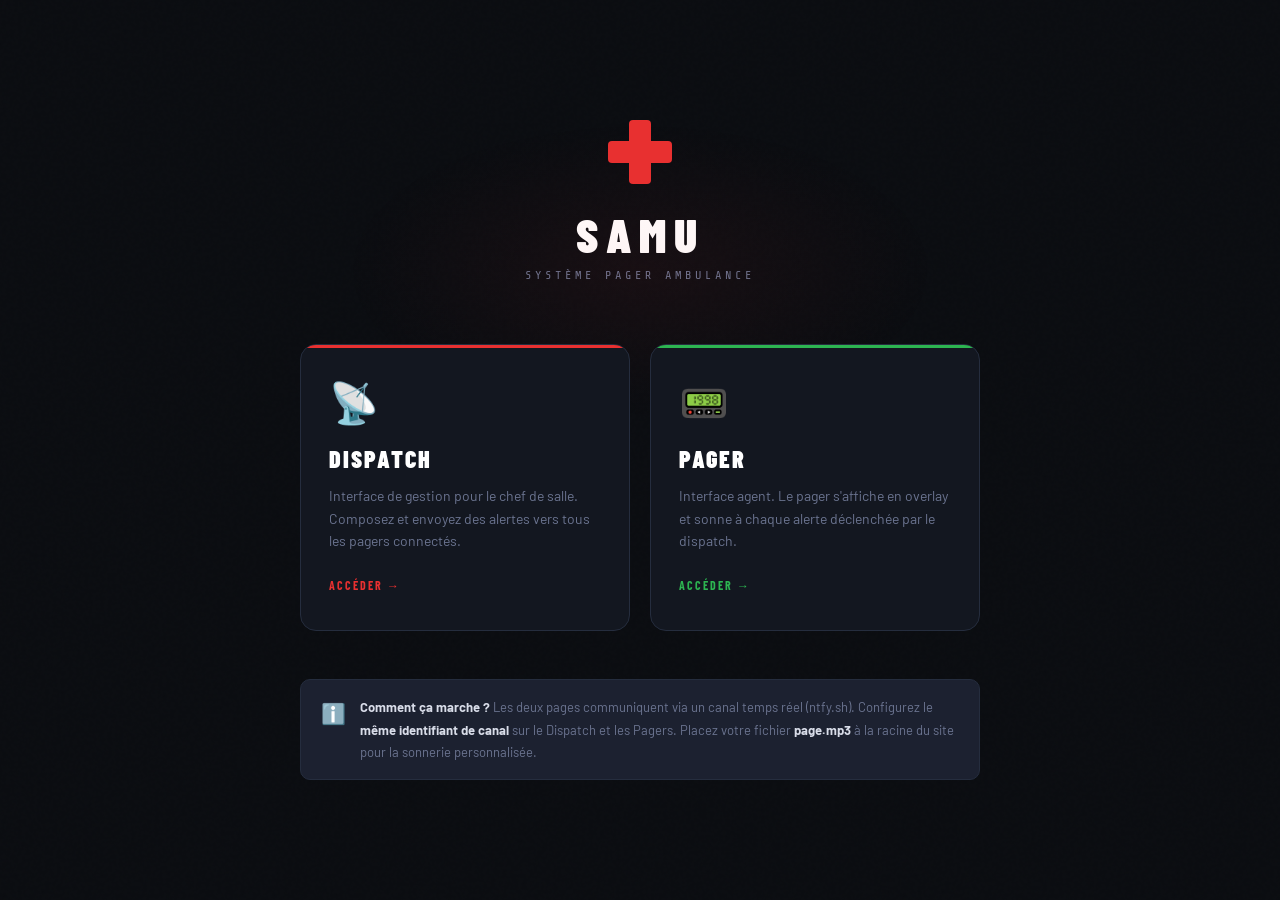
==== index.html @ 7edb4dd7 "Add files via upload" ====
<!DOCTYPE html>
<html lang="fr">
<head>
  <meta charset="UTF-8">
  <meta name="viewport" content="width=device-width, initial-scale=1.0">
  <title>SAMU — Système Pager</title>
  <link rel="stylesheet" href="style.css">
  <style>
    body {
      display: flex;
      flex-direction: column;
      min-height: 100vh;
      background: var(--bg);
    }

    /* Noise texture overlay */
    body::before {
      content: '';
      position: fixed;
      inset: 0;
      background-image: url("data:image/svg+xml,%3Csvg viewBox='0 0 256 256' xmlns='http://www.w3.org/2000/svg'%3E%3Cfilter id='n'%3E%3CfeTurbulence type='fractalNoise' baseFrequency='0.9' numOctaves='4' stitchTiles='stitch'/%3E%3C/filter%3E%3Crect width='100%25' height='100%25' filter='url(%23n)' opacity='0.03'/%3E%3C/svg%3E");
      pointer-events: none;
      z-index: 0;
      opacity: 0.4;
    }

    .main {
      flex: 1;
      display: flex;
      flex-direction: column;
      align-items: center;
      justify-content: center;
      padding: 40px 20px;
      position: relative;
      z-index: 1;
    }

    /* Ambient glow */
    .main::before {
      content: '';
      position: absolute;
      top: 30%;
      left: 50%;
      transform: translate(-50%, -50%);
      width: 600px;
      height: 300px;
      background: radial-gradient(ellipse, rgba(232,48,48,0.06) 0%, transparent 70%);
      pointer-events: none;
    }

    /* Logo */
    .logo-wrap {
      text-align: center;
      margin-bottom: 60px;
    }

    .logo-cross {
      display: inline-block;
      width: 64px;
      height: 64px;
      position: relative;
      margin-bottom: 20px;
    }

    .logo-cross::before, .logo-cross::after {
      content: '';
      position: absolute;
      background: var(--red);
      border-radius: 4px;
    }

    .logo-cross::before { left: 50%; top: 0; transform: translateX(-50%); width: 22px; height: 100%; }
    .logo-cross::after  { top: 50%; left: 0; transform: translateY(-50%); height: 22px; width: 100%; }

    .logo-title {
      font-family: var(--font-display);
      font-size: 48px;
      font-weight: 900;
      letter-spacing: 8px;
      color: var(--text-bright);
      text-transform: uppercase;
      line-height: 1;
      margin-bottom: 8px;
    }

    .logo-sub {
      font-family: var(--font-lcd);
      font-size: 12px;
      color: var(--text-dim);
      letter-spacing: 4px;
      text-transform: uppercase;
    }

    /* Cards */
    .cards {
      display: grid;
      grid-template-columns: 1fr 1fr;
      gap: 20px;
      max-width: 680px;
      width: 100%;
      margin-bottom: 48px;
    }

    .card {
      background: var(--surface);
      border: 1px solid var(--border);
      border-radius: 16px;
      padding: 36px 28px;
      text-decoration: none;
      color: inherit;
      transition: all 0.25s;
      position: relative;
      overflow: hidden;
      display: flex;
      flex-direction: column;
    }

    .card::before {
      content: '';
      position: absolute;
      top: 0; left: 0; right: 0;
      height: 3px;
      background: var(--card-accent, var(--border));
      transition: height 0.25s;
    }

    .card:hover {
      border-color: var(--card-accent, var(--border));
      transform: translateY(-4px);
      box-shadow: 0 20px 60px rgba(0,0,0,0.4);
    }

    .card:hover::before { height: 4px; }

    .card-dispatch { --card-accent: var(--red); }
    .card-pager    { --card-accent: var(--green); }

    .card-icon {
      font-size: 40px;
      margin-bottom: 20px;
      line-height: 1;
    }

    .card-title {
      font-family: var(--font-display);
      font-size: 24px;
      font-weight: 900;
      letter-spacing: 2px;
      text-transform: uppercase;
      color: var(--text-bright);
      margin-bottom: 8px;
    }

    .card-desc {
      font-size: 14px;
      color: var(--text-dim);
      line-height: 1.6;
      flex: 1;
      margin-bottom: 24px;
    }

    .card-arrow {
      font-family: var(--font-display);
      font-size: 12px;
      font-weight: 700;
      letter-spacing: 2px;
      text-transform: uppercase;
      display: flex;
      align-items: center;
      gap: 8px;
      transition: gap 0.2s;
    }

    .card-dispatch .card-arrow { color: var(--red); }
    .card-pager    .card-arrow { color: var(--green); }

    .card:hover .card-arrow { gap: 14px; }

    /* Info section */
    .info-strip {
      max-width: 680px;
      width: 100%;
      background: var(--surface2);
      border: 1px solid var(--border);
      border-radius: 10px;
      padding: 16px 20px;
      display: flex;
      align-items: flex-start;
      gap: 14px;
    }

    .info-icon { font-size: 20px; flex-shrink: 0; margin-top: 2px; }

    .info-text {
      font-size: 13px;
      color: var(--text-dim);
      line-height: 1.7;
    }

    .info-text strong { color: var(--text); }

    @media (max-width: 560px) {
      .cards { grid-template-columns: 1fr; }
      .logo-title { font-size: 36px; }
    }
  </style>
</head>
<body>

<main class="main">

  <!-- Logo -->
  <div class="logo-wrap">
    <div class="logo-cross"></div>
    <div class="logo-title">SAMU</div>
    <div class="logo-sub">Système Pager Ambulance</div>
  </div>

  <!-- Cards -->
  <div class="cards">
    <a href="dispatch.html" class="card card-dispatch">
      <div class="card-icon">📡</div>
      <div class="card-title">Dispatch</div>
      <div class="card-desc">
        Interface de gestion pour le chef de salle. Composez et envoyez des alertes vers tous les pagers connectés.
      </div>
      <div class="card-arrow">Accéder →</div>
    </a>

    <a href="pager.html" class="card card-pager">
      <div class="card-icon">📟</div>
      <div class="card-title">Pager</div>
      <div class="card-desc">
        Interface agent. Le pager s'affiche en overlay et sonne à chaque alerte déclenchée par le dispatch.
      </div>
      <div class="card-arrow">Accéder →</div>
    </a>
  </div>

  <!-- Info -->
  <div class="info-strip">
    <div class="info-icon">ℹ️</div>
    <div class="info-text">
      <strong>Comment ça marche ?</strong> Les deux pages communiquent via un canal temps réel (ntfy.sh). 
      Configurez le <strong>même identifiant de canal</strong> sur le Dispatch et les Pagers. 
      Placez votre fichier <strong>page.mp3</strong> à la racine du site pour la sonnerie personnalisée.
    </div>
  </div>

</main>

</body>
</html>
---- style.css ----
@import url('https://fonts.googleapis.com/css2?family=Share+Tech+Mono&family=Barlow+Condensed:wght@300;400;600;700;900&family=Barlow:wght@400;500;600&display=swap');

:root {
  --bg: #0b0d11;
  --surface: #131720;
  --surface2: #1c2130;
  --border: #252d3e;
  --red: #e83030;
  --red-dark: #a51e1e;
  --red-glow: rgba(232, 48, 48, 0.25);
  --yellow: #f5c518;
  --green: #2db551;
  --text: #d8dce8;
  --text-dim: #6b7490;
  --text-bright: #ffffff;
  --accent: #4d7eff;
  --lcd-bg: #4a7c4e;
  --lcd-bg-dark: #2c5030;
  --lcd-text: #0a1a0a;
  --lcd-dim: #2d5a2d;
  --font-lcd: 'Share Tech Mono', monospace;
  --font-ui: 'Barlow', sans-serif;
  --font-display: 'Barlow Condensed', sans-serif;
}

*, *::before, *::after { box-sizing: border-box; margin: 0; padding: 0; }

html { scroll-behavior: smooth; }

body {
  font-family: var(--font-ui);
  background: var(--bg);
  color: var(--text);
  min-height: 100vh;
  line-height: 1.5;
}

/* ── SCROLLBAR ── */
::-webkit-scrollbar { width: 6px; }
::-webkit-scrollbar-track { background: var(--bg); }
::-webkit-scrollbar-thumb { background: var(--border); border-radius: 3px; }

/* ──────────────────────────────────────────────
   PAGER WIDGET
────────────────────────────────────────────── */

#pager-toggle-btn {
  position: fixed;
  bottom: 24px;
  right: 24px;
  width: 56px;
  height: 56px;
  border-radius: 50%;
  background: linear-gradient(135deg, #2a3a2a, #1a2a1a);
  border: 2px solid #3a5a3a;
  cursor: pointer;
  z-index: 9000;
  display: flex;
  align-items: center;
  justify-content: center;
  box-shadow: 0 4px 20px rgba(0,0,0,0.5), 0 0 0 0 rgba(46, 181, 81, 0.4);
  transition: transform 0.2s, box-shadow 0.2s;
}

#pager-toggle-btn:hover {
  transform: scale(1.08);
}

#pager-toggle-btn.alerting {
  animation: pulse-ring 1s ease-out infinite;
  border-color: var(--red);
  background: linear-gradient(135deg, #3a2020, #2a1010);
}

#pager-toggle-btn svg {
  width: 28px;
  height: 28px;
  fill: #4a9a4a;
  transition: fill 0.2s;
}

#pager-toggle-btn.alerting svg {
  fill: var(--red);
}

#pager-badge {
  position: absolute;
  top: -4px;
  right: -4px;
  width: 18px;
  height: 18px;
  background: var(--red);
  border-radius: 50%;
  font-size: 10px;
  font-weight: 700;
  color: white;
  display: none;
  align-items: center;
  justify-content: center;
  font-family: var(--font-display);
}

#pager-badge.show { display: flex; }

@keyframes pulse-ring {
  0% { box-shadow: 0 4px 20px rgba(0,0,0,0.5), 0 0 0 0 rgba(232,48,48,0.5); }
  70% { box-shadow: 0 4px 20px rgba(0,0,0,0.5), 0 0 0 16px rgba(232,48,48,0); }
  100% { box-shadow: 0 4px 20px rgba(0,0,0,0.5), 0 0 0 0 rgba(232,48,48,0); }
}

/* ── PHYSICAL PAGER DEVICE ── */

#pager-device {
  position: fixed;
  top: 20px;
  right: 20px;
  width: 310px;
  z-index: 9999;
  display: none;
  cursor: grab;
  user-select: none;
  filter: drop-shadow(0 20px 60px rgba(0,0,0,0.8));
}

#pager-device.visible { display: block; }

#pager-device.dragging { cursor: grabbing; }

.pager-body {
  background: linear-gradient(160deg, #2e2e2e 0%, #1a1a1a 40%, #222 100%);
  border-radius: 22px;
  border: 2px solid #0a0a0a;
  padding: 0 14px 14px 14px;
  box-shadow:
    inset 0 2px 4px rgba(255,255,255,0.07),
    inset 0 -2px 4px rgba(0,0,0,0.5),
    0 1px 0 rgba(255,255,255,0.04);
  position: relative;
}

/* Clip / notch at top */
.pager-clip {
  height: 16px;
  background: linear-gradient(180deg, #3a3a3a 0%, #252525 100%);
  border-radius: 16px 16px 0 0;
  margin: 0 -14px;
  border-bottom: 2px solid #111;
  box-shadow: inset 0 3px 5px rgba(255,255,255,0.06);
  display: flex;
  align-items: center;
  justify-content: space-between;
  padding: 0 12px;
  margin-bottom: 12px;
  position: relative;
}

.pager-clip::after {
  content: '';
  position: absolute;
  left: 50%;
  top: 50%;
  transform: translate(-50%, -50%);
  width: 40px;
  height: 6px;
  background: #1a1a1a;
  border-radius: 3px;
  box-shadow: inset 0 1px 2px rgba(0,0,0,0.8);
}

.pager-close {
  background: none;
  border: none;
  color: #555;
  cursor: pointer;
  font-size: 11px;
  padding: 2px 4px;
  line-height: 1;
  border-radius: 3px;
  transition: color 0.2s;
  z-index: 1;
  position: relative;
}

.pager-close:hover { color: #999; }

/* ── LCD SCREEN ── */

.pager-screen {
  background: var(--lcd-bg-dark);
  border-radius: 8px;
  padding: 8px 10px;
  margin-bottom: 12px;
  font-family: var(--font-lcd);
  box-shadow:
    inset 0 3px 8px rgba(0,0,0,0.6),
    0 1px 0 rgba(255,255,255,0.04);
  position: relative;
  overflow: hidden;
  min-height: 80px;
  transition: background 0.3s;
}

.pager-screen.active {
  background: var(--lcd-bg);
  box-shadow:
    inset 0 3px 8px rgba(0,0,0,0.3),
    0 0 20px rgba(74,124,78,0.3);
}

/* Scanlines overlay */
.pager-screen::before {
  content: '';
  position: absolute;
  inset: 0;
  background: repeating-linear-gradient(
    0deg,
    transparent,
    transparent 3px,
    rgba(0,0,0,0.08) 3px,
    rgba(0,0,0,0.08) 4px
  );
  pointer-events: none;
  z-index: 1;
}

/* Glare */
.pager-screen::after {
  content: '';
  position: absolute;
  top: 0; left: 0; right: 0;
  height: 35%;
  background: linear-gradient(180deg, rgba(255,255,255,0.06), transparent);
  pointer-events: none;
  z-index: 2;
  border-radius: 8px 8px 0 0;
}

.pager-screen-inner { position: relative; z-index: 3; }

/* Status bar (icons) */
.pager-status {
  display: flex;
  align-items: center;
  gap: 5px;
  font-size: 10px;
  color: var(--lcd-dim);
  margin-bottom: 5px;
  letter-spacing: 0.5px;
}

.pager-status.active-status { color: var(--lcd-text); }

.status-sep { flex: 1; }

.pager-seg {
  font-size: 9px;
  letter-spacing: 1px;
  color: var(--lcd-dim);
  margin-bottom: 3px;
  font-family: var(--font-lcd);
}

.pager-seg.active-seg { color: var(--lcd-text); opacity: 0.6; }

/* Message text */
.pager-msg {
  font-size: 13px;
  font-weight: 600;
  color: var(--lcd-dim);
  line-height: 1.45;
  min-height: 36px;
  font-family: var(--font-lcd);
  word-break: break-word;
}

.pager-msg.active-msg { color: var(--lcd-text); }

.pager-msg-line1 { font-size: 12px; margin-bottom: 2px; }
.pager-msg-line2 { font-size: 12px; }

@keyframes lcd-blink {
  0%, 49% { opacity: 1; }
  50%, 100% { opacity: 0.15; }
}

.pager-msg.blinking { animation: lcd-blink 0.6s step-end infinite; }

/* ── PAGER BUTTONS ── */

.pager-btns {
  display: flex;
  gap: 7px;
  justify-content: center;
}

.p-btn {
  width: 52px;
  height: 30px;
  border-radius: 9px;
  border: none;
  cursor: pointer;
  font-size: 13px;
  display: flex;
  align-items: center;
  justify-content: center;
  transition: transform 0.08s, box-shadow 0.08s;
  outline: none;
  position: relative;
}

.p-btn::before {
  content: '';
  position: absolute;
  inset: 0;
  border-radius: 9px;
  background: linear-gradient(180deg, rgba(255,255,255,0.15) 0%, transparent 50%);
  pointer-events: none;
}

.p-btn:active {
  transform: translateY(2px);
  box-shadow: 0 1px 0 rgba(0,0,0,0.5) !important;
}

.p-btn-yellow {
  background: linear-gradient(180deg, #ffd700, #cc8800);
  box-shadow: 0 4px 0 #8b6000, 0 5px 8px rgba(0,0,0,0.4);
  color: #3a2000;
}

.p-btn-red {
  background: linear-gradient(180deg, #ff4444, #cc0000);
  box-shadow: 0 4px 0 #880000, 0 5px 8px rgba(0,0,0,0.4);
  color: white;
}

.p-btn-green {
  background: linear-gradient(180deg, #44cc44, #009900);
  box-shadow: 0 4px 0 #006600, 0 5px 8px rgba(0,0,0,0.4);
  color: white;
}

/* ──────────────────────────────────────────────
   SHARED UI COMPONENTS
────────────────────────────────────────────── */

.page-header {
  background: var(--surface);
  border-bottom: 1px solid var(--border);
  padding: 0 32px;
  height: 60px;
  display: flex;
  align-items: center;
  gap: 16px;
}

.header-logo {
  font-family: var(--font-display);
  font-weight: 900;
  font-size: 22px;
  letter-spacing: 2px;
  color: var(--text-bright);
  text-transform: uppercase;
}

.header-logo span {
  color: var(--red);
}

.header-badge {
  font-family: var(--font-display);
  font-size: 11px;
  font-weight: 600;
  letter-spacing: 2px;
  padding: 3px 8px;
  border-radius: 4px;
  text-transform: uppercase;
}

.badge-dispatch { background: var(--red); color: white; }
.badge-pager { background: var(--green); color: #001a00; }

.header-sep { flex: 1; }

.header-topic {
  font-size: 12px;
  color: var(--text-dim);
  font-family: var(--font-lcd);
}

.header-conn {
  display: flex;
  align-items: center;
  gap: 6px;
  font-size: 12px;
  font-family: var(--font-lcd);
}

.conn-dot {
  width: 8px;
  height: 8px;
  border-radius: 50%;
  background: #444;
  transition: background 0.3s;
}

.conn-dot.connected { background: var(--green); box-shadow: 0 0 6px var(--green); }
.conn-dot.disconnected { background: var(--red); }
.conn-dot.connecting { background: var(--yellow); animation: conn-pulse 1s ease-in-out infinite; }

@keyframes conn-pulse {
  0%, 100% { opacity: 1; }
  50% { opacity: 0.3; }
}

/* ── BUTTONS ── */

.btn {
  font-family: var(--font-display);
  font-weight: 700;
  letter-spacing: 1.5px;
  text-transform: uppercase;
  border: none;
  cursor: pointer;
  border-radius: 6px;
  transition: all 0.15s;
  display: inline-flex;
  align-items: center;
  gap: 8px;
  font-size: 14px;
  padding: 12px 20px;
}

.btn-danger {
  background: var(--red);
  color: white;
  box-shadow: 0 0 0 0 rgba(232,48,48,0);
}

.btn-danger:hover {
  background: #ff3333;
  box-shadow: 0 0 20px rgba(232,48,48,0.4);
  transform: translateY(-1px);
}

.btn-danger:active {
  transform: translateY(1px);
  box-shadow: none;
}

.btn-danger:disabled {
  background: #4a2020;
  color: #7a5050;
  cursor: not-allowed;
  transform: none;
  box-shadow: none;
}

.btn-ghost {
  background: transparent;
  color: var(--text-dim);
  border: 1px solid var(--border);
}

.btn-ghost:hover {
  color: var(--text);
  border-color: #3d4d6a;
  background: var(--surface2);
}

.btn-sm { font-size: 12px; padding: 7px 14px; }

/* ── FORM ELEMENTS ── */

.field-label {
  font-family: var(--font-display);
  font-size: 11px;
  font-weight: 600;
  letter-spacing: 2px;
  text-transform: uppercase;
  color: var(--text-dim);
  margin-bottom: 8px;
  display: block;
}

.field-input, .field-select, .field-textarea {
  width: 100%;
  background: var(--bg);
  border: 1px solid var(--border);
  border-radius: 6px;
  color: var(--text);
  font-family: var(--font-ui);
  font-size: 14px;
  padding: 10px 14px;
  transition: border-color 0.2s, box-shadow 0.2s;
  outline: none;
  appearance: none;
}

.field-select {
  background-image: url("data:image/svg+xml,%3Csvg xmlns='http://www.w3.org/2000/svg' width='12' height='8' viewBox='0 0 12 8'%3E%3Cpath d='M1 1l5 5 5-5' stroke='%236b7490' stroke-width='1.5' fill='none' stroke-linecap='round'/%3E%3C/svg%3E");
  background-repeat: no-repeat;
  background-position: right 12px center;
  padding-right: 36px;
}

.field-input:focus, .field-select:focus, .field-textarea:focus {
  border-color: var(--accent);
  box-shadow: 0 0 0 3px rgba(77,126,255,0.12);
}

.field-textarea { resize: vertical; min-height: 70px; line-height: 1.5; }

.field-group { margin-bottom: 18px; }

/* ── ALERT HISTORY ── */

.alert-item {
  background: var(--surface2);
  border: 1px solid var(--border);
  border-radius: 8px;
  padding: 12px 14px;
  margin-bottom: 8px;
  border-left: 3px solid var(--border);
  animation: slide-in 0.3s ease-out;
}

.alert-item.priority-high { border-left-color: var(--red); }
.alert-item.priority-medium { border-left-color: var(--yellow); }
.alert-item.priority-low { border-left-color: var(--accent); }

@keyframes slide-in {
  from { opacity: 0; transform: translateX(20px); }
  to { opacity: 1; transform: translateX(0); }
}

.alert-time {
  font-size: 11px;
  color: var(--text-dim);
  font-family: var(--font-lcd);
  margin-bottom: 4px;
}

.alert-title {
  font-family: var(--font-display);
  font-weight: 700;
  font-size: 14px;
  color: var(--text-bright);
  margin-bottom: 2px;
  letter-spacing: 0.5px;
}

.alert-body {
  font-size: 13px;
  color: var(--text-dim);
}

/* ── MODAL / SETTINGS ── */

.modal-overlay {
  position: fixed;
  inset: 0;
  background: rgba(0,0,0,0.7);
  z-index: 8000;
  display: none;
  align-items: center;
  justify-content: center;
  backdrop-filter: blur(4px);
}

.modal-overlay.show { display: flex; }

.modal {
  background: var(--surface);
  border: 1px solid var(--border);
  border-radius: 12px;
  padding: 28px;
  width: 420px;
  max-width: calc(100vw - 40px);
}

.modal-title {
  font-family: var(--font-display);
  font-size: 20px;
  font-weight: 700;
  letter-spacing: 1px;
  margin-bottom: 20px;
  color: var(--text-bright);
  text-transform: uppercase;
}

.modal-actions {
  display: flex;
  gap: 10px;
  justify-content: flex-end;
  margin-top: 20px;
}

/* ── NOTIFICATION TOAST ── */

#toast {
  position: fixed;
  bottom: 90px;
  right: 24px;
  padding: 12px 20px;
  border-radius: 8px;
  font-family: var(--font-display);
  font-size: 13px;
  font-weight: 600;
  letter-spacing: 1px;
  z-index: 8500;
  transform: translateY(20px);
  opacity: 0;
  transition: all 0.3s;
  pointer-events: none;
}

#toast.show {
  transform: translateY(0);
  opacity: 1;
}

#toast.success { background: var(--green); color: #001a00; }
#toast.error { background: var(--red); color: white; }
#toast.info { background: var(--accent); color: white; }
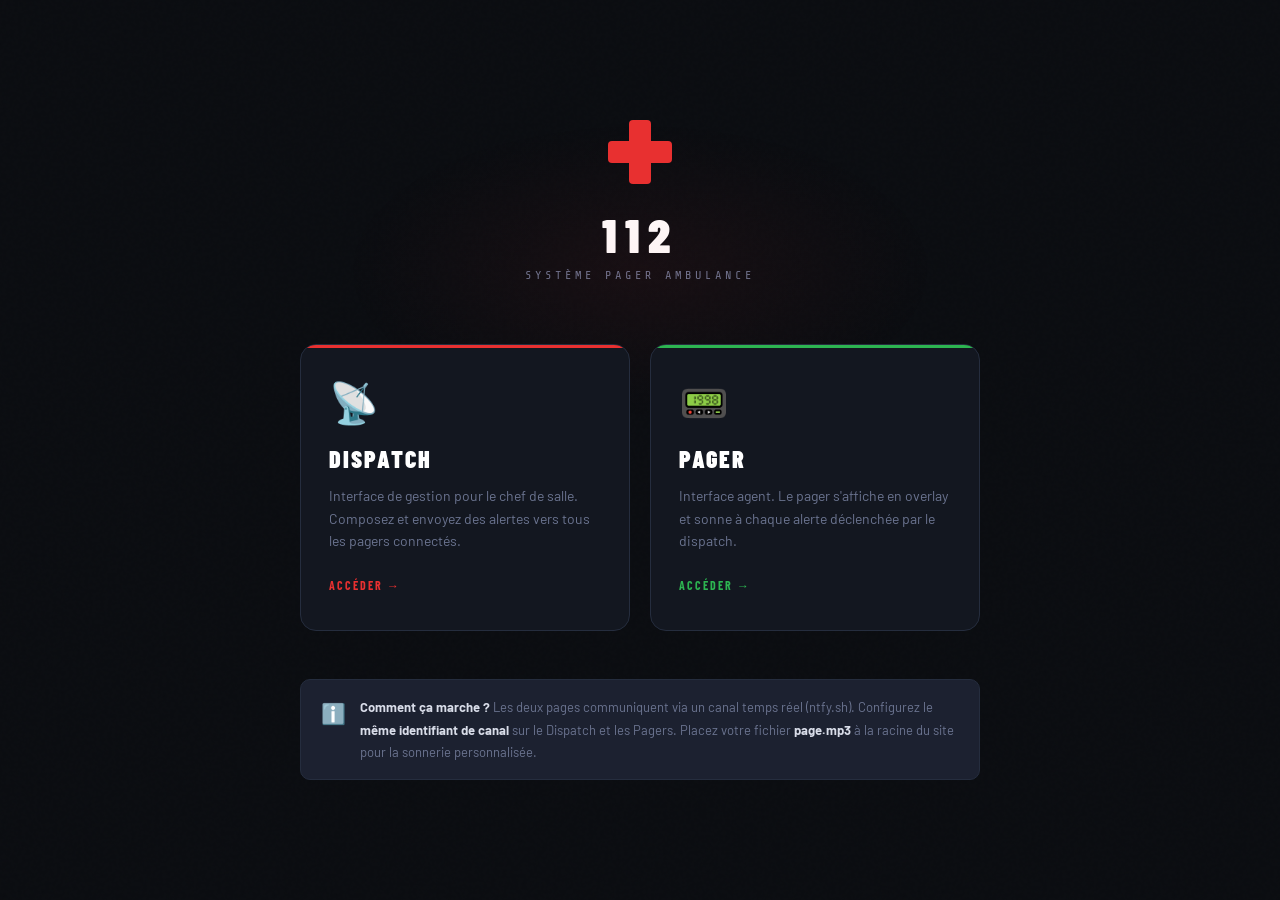
==== commit ee053063: "Change title and logo text from 'SAMU' to '112'" ====
--- a/index.html
+++ b/index.html
@@ -3,7 +3,7 @@
 <head>
   <meta charset="UTF-8">
   <meta name="viewport" content="width=device-width, initial-scale=1.0">
-  <title>SAMU — Système Pager</title>
+  <title>112 — Système Pager</title>
   <link rel="stylesheet" href="style.css">
   <style>
     body {
@@ -212,7 +212,7 @@
   <!-- Logo -->
   <div class="logo-wrap">
     <div class="logo-cross"></div>
-    <div class="logo-title">SAMU</div>
+    <div class="logo-title">112</div>
     <div class="logo-sub">Système Pager Ambulance</div>
   </div>
 
